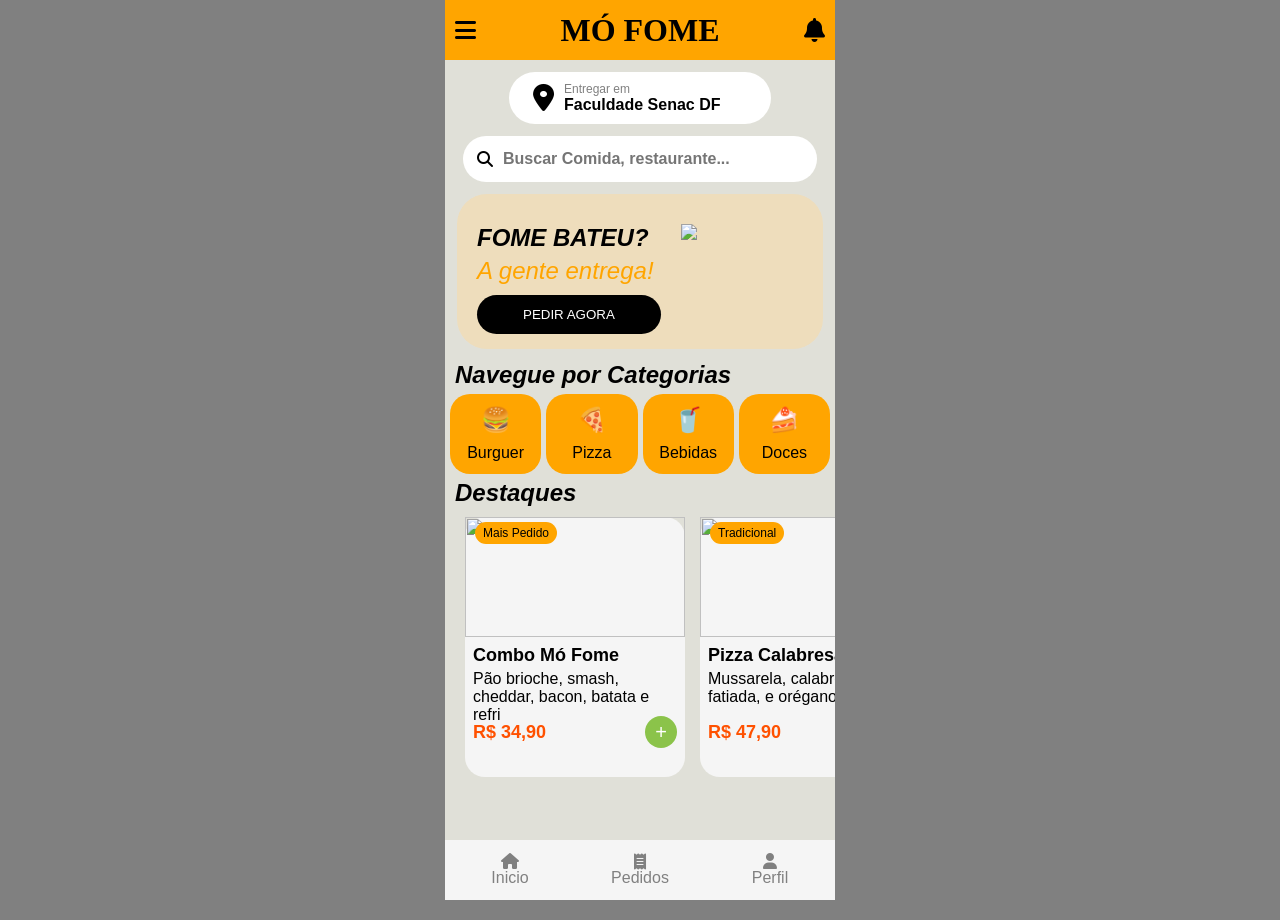
==== Iarru/sites/Mo_fome/index.html @ ea53d2df "Implementação Parcial Novo Iarrú" ====
<!DOCTYPE html>
<html lang="pt-br">

<head>
    <meta charset="UTF-8">
    <meta name="viewport" content="width=device-width, initial-scale=1.0">
    <title>Mó Fome</title>
    <link rel="stylesheet" href="style.css">
    <link rel="stylesheet" href="https://cdnjs.cloudflare.com/ajax/libs/font-awesome/6.5.2/css/all.min.css">
</head>

<body>
    <div class="mofome">
        <header class="topo">
            <i class="fa-solid fa-bars bars"></i>
            <h1>MÓ FOME</h1>
            <i class="fa-solid fa-bell bells"></i>
        </header>
        <div id="tela-inicio" style="display:block;">
            <div class="localizacao">
                <i class="fa-solid fa-location-dot"></i>
                <div class="txt-loc">
                    <span>Entregar em</span>
                    <p>Faculdade Senac DF</p>
                </div>
            </div>

            <div class="pesquisa">
                <i class="fa-solid fa-magnifying-glass"></i>
                <input type="text" placeholder="Buscar Comida, restaurante...">
            </div>
            <section class="banner">
                <div class="texto">
                    <h2>FOME BATEU?</h2>
                    <p>A gente entrega!</p>
                    <button>PEDIR AGORA</button>
                </div>
                <img src="https://cdn-icons-png.flaticon.com/512/1046/1046784.png">
            </section>
            <div class="titulo">
                <h2>Navegue por Categorias</h2>
            </div>
            <section class="categorias">
                <div class="card">
                    🍔
                    <p>Burguer</p>
                </div>
                <div class="card">
                    🍕
                    <p>Pizza</p>
                </div>
                <div class="card">
                    🥤
                    <p>Bebidas</p>
                </div>
                <div class="card">
                    🍰
                    <p>Doces</p>
                </div>
            </section>
            <div class="titulo">
                <h2>Destaques</h2>
            </div>


            <section class="destaques">
                <div class="card-comidas">
                    <div class="imagem-comidas">
                        <img src="https://images.unsplash.com/photo-1568901346375-23c9450c58cd?q=80&w=1000">
                        <span class="tag">Mais Pedido</span>
                    </div>
                    <div class="info-comida">
                        <h3>Combo Mó Fome</h3>
                        <p>Pão brioche, smash, cheddar, bacon, batata e refri</p>
                        <div class="preco-comida">
                            <strong>R$ 34,90</strong>
                            <button>+</button>
                        </div>
                    </div>
                </div>

                <div class="card-comidas">
                    <div class="imagem-comidas">
                        <img src="https://images.unsplash.com/photo-1513104890138-7c749659a591?q=80&w=1000">
                        <span class="tag">Tradicional</span>
                    </div>
                    <div class="info-comida">
                        <h3>Pizza Calabresa</h3>
                        <p>Mussarela, calabresa fatiada, e orégano</p>
                        <div class="preco-comida">
                            <strong>R$ 47,90</strong>
                            <button>+</button>
                        </div>
                    </div>
                </div>

                <div class="card-comidas">
                    <div class="imagem-comidas">
                        <img
                            src="https://thf.bing.com/th/id/OIP.rOKE61qgFHaHBUCwT8dcMQHaEJ?w=318&h=180&c=7&r=0&o=7&cb=thfc1falcon&pid=1.7&rm=3">
                        <span class="tag">Combo Ideal</span>
                    </div>
                    <div class="info-comida">
                        <h3>Milkshake de Chocolate</h3>
                        <p>Cremoso, gelado e coberto com chantilly.</p>
                        <div class="preco-comida">
                            <strong>R$ 21,90</strong>
                            <button>+</button>
                        </div>
                    </div>
                </div>

                <div class="card-comidas">
                    <div class="imagem-comidas">
                        <img
                            src="https://thf.bing.com/th/id/OIP.KjCRXneNxsllve-lz4m8cQHaEK?w=294&h=180&c=7&r=0&o=7&cb=thfc1falcon&pid=1.7&rm=3">
                        <span class="tag">Irresistível</span>
                    </div>
                    <div class="info-comida">
                        <h3>Brownie Supremo</h3>
                        <p>Chocolate intenso com calda e pedaços crocantes.</p>
                        <div class="preco-comida">
                            <strong>R$ 14,90</strong>
                            <button>+</button>
                        </div>
                    </div>
                </div>
            </section>


        </div>

        <div id="tela-pedidos" style="display: none;">
            <h2 class="titulo2">Meus Pedidos</h2>
            <div class="pedido-vazio">
                <i class="fa-solid fa-basket-shopping "></i>
                <p>Nenhum pedido feito ainda</p>
            </div>



        </div>

        <div id="tela-perfil" style="display: none;">
            <h2 class="titulo2">Meu Perfil</h2>

            <div class="perfil-box">
                <i class="fa-solid fa-user"></i>
                <h2>Aluno Senac</h2>
                <p>aluno@edu.df.senac.br</p>
            </div>
            <div>
                <p class="info-options">Meus Endereços</p>
                <p class="info-options">Formas de Pagamento</p>
                <p class="info-options">Ajuda</p>
                <p class="info-options">Sair</p>
            </div>

        </div>

    </div>






    <div class="barra-inferior">

        <div id="destaque-inicio"class="botao-menu ativo" onclick="mostrarInicio()">
            <i class="fa-solid fa-house"></i>
            <span>Inicio</span>
        </div>

        <div id="destaque-pedidos" class="botao-menu" onclick="mostrarPedidos()">
            <i class="fa-solid fa-receipt"></i>
            <span>Pedidos</span>
        </div>

        <div id="destaque-perfil" class="botao-menu" onclick="mostrarPerfil()">
            <i class="fa-solid fa-user"></i>
            <span>Perfil</span>
        </div>

    </div>
    <script src="script.js"></script>
</body>

</html>
---- Iarru/sites/Mo_fome/style.css ----
/* Reset geral porque cada navegador quer ser diferente */
* {
    margin: 0;
    padding: 0;  
    box-sizing: border-box; /* Faz o padding e a borda serem incluídos no cálculo da largura e altura.
                                Sem isso os tamanhos começam a ficar maiores do que o esperado. */
}

body{
    background-color: gray;
    display: flex; /* Centraliza o aplicativo na tela. Sem o display:flex e justify-content ele gruda na esquerda */
    justify-content: center;
    padding-bottom: 20px; /* Evita que a barra inferior grude no conteúdo caso tivesse*/
    font-family: Arial, Helvetica, sans-serif;
}
/* Principal do aplicativo */
.mofome{
    width: 100%;
    max-width: 390px; /* Limita o tamanho para parecer um aplicativo mobile mesmo no computador */
    min-height: 100vh;
    background: rgb(224, 224, 216);
}

/* Cabeçalho do app */
.topo{
    display: flex;
    height: 60px;
    justify-content: center ;
    align-items: center ;
    background-color: orange;
    position: relative; /* Posiciona os ícones do menu e sino dentro do topo */ /* Permite posicionar elementos absolutos usando esta div como referência.
                            Sem position: relative os ícones procurariam outro elemento para se posicionar. */
    
}
.topo h1{
    font-family:Cambria, Cochin, Georgia, Times, 'Times New Roman', serif;
}

/* Ícones do topo */
.bars, .bells{
    position: absolute; /* Faz os ícones ficarem presos nas laterais do cabeçalho */
    font-size: 24px;
}
.bars{
    left: 10px;
}
.bells{
    right: 10px;
}
/* Caixa da localização */
.localizacao{
    background: white;
    height: 52px;
    padding: 12px 24px; 
    margin: 12px 64px; 
    border-radius: 80px;
    
    display: flex; /* Alinha os ícone e os textos da localização na mesma linha */
    align-items: center; 

    gap: 10px;
    font-size: 28px; 
}
.txt-loc{
    display: flex; 
    flex-direction: column; /* Organiza "Entregar em" e o endereço um embaixo do outro. */
}
.txt-loc span {
    font-size:12px;
    color: gray;
}
.txt-loc p {
    font-size: 16px;
    font-weight:bold;
}
/* Barra de pesquisa */
.pesquisa{
    background: white;

    display: flex; /* Faz o ícone da lupa e o input ficarem lado a lado */
    align-items: center;

    gap: 10px;
    padding: 14px;
    margin: 12px 18px;
    border-radius: 80px;
}
/* Campo de pesquisa */
.pesquisa input{
    border: 0px;
    outline: 0px; /* Tira a borda azul que aparece do nada */
    width: 100%; /* Faz o campo de texto ocupar todo o espaço disponível */
    font-size: 16px;
    font-family: 'Segoe UI', Tahoma, Geneva, Verdana, sans-serif;
    font-weight:bold;
}
/* Banner principal */
.banner{
    background: rgb(238, 221, 188);
    margin: 12px;
    padding: 30px 20px;
    border-radius: 30px;
    display: flex; /* Mantém o texto e a imagem do banner lado a lado */
}
.texto h2{
    font-size: 24px;
    font-family:'Franklin Gothic Medium', 'Arial Narrow', Arial, sans-serif;
    font-style: italic;
}
.texto p{
    color: orange;
    font-size: 24px;
    font-family:'Franklin Gothic Medium', 'Arial Narrow', Arial, sans-serif;
    font-style: italic;
    position: relative;
    top: 5px;
}
/* Botão para incentivar gastos */
.texto button{
    background-color: black;
    color: white;
    border: 0;
    padding: 12px 46px;
    border-radius: 20px;
    width: 100%;
    position:relative;
    top: 15px;
}
.banner img {
    width: 110px;
    margin-left: 20px;
}

.banner button {
    cursor: pointer;
}

.titulo2{
    padding: 10px;
    display: flex;
    justify-content: center;
    font-family:'Trebuchet MS', 'Lucida Sans Unicode', 'Lucida Grande', 'Lucida Sans', Arial, sans-serif;
    font-style: italic;
}

.titulo {
    margin-left: 10px;
    font-family:'Trebuchet MS', 'Lucida Sans Unicode', 'Lucida Grande', 'Lucida Sans', Arial, sans-serif;
    font-style: italic;
}


/* Categorias dos alimentos */
.categorias{
    display: grid;
    grid-template-columns: repeat(4, 1fr); /* faz as 4 colunas das categorias, Vendi a alma pra conseguir */
    padding: 5px;
    gap: 5px;
}
/* Cards das categorias */
.card{
    background-color: orange;
    font-size: 24px;
    padding: 12px ;
    display: flex; /* Centraliza o emoji e o texto dentro dos cards */
    flex-direction: column;
    align-items: center;
    justify-content: center;
    border-radius: 20px;
}

.card p {
    font-size: 16px;
    margin-top: 10px;
    font-family:'Franklin Gothic Medium', 'Arial Narrow', Arial, sans-serif;
}
/* Área dos destaques */
.destaques {
    padding: 10px 20px;
    display: flex; 
    overflow-x:scroll; /* faz com que os cards sejam rolados */
    gap: 15px;
    
}
/* Card de produto */
.card-comidas{ 
    min-width: 220px; /* permite uma largura mínima para cada um dos card */
    border-radius: 20px;
    background: whitesmoke;
    
}
.imagem-comidas {
    position: relative; /* posiciona a tag sobre a imagem */
    height: 120px;
}
.imagem-comidas img {
    height:100% ;
    width: 100%;
    object-fit:cover; /* A IMAGEM PREENCHE SEM DEFORMAR */
}
/* Tag promocional */
.tag {
    position: absolute;
    top: 5px;
    left: 10px;
    background: orange;
    border-radius: 20px;
    font-size: 12px;
    padding: 4px 8px;
}
.info-comida {
    padding: 8px;
    
}

.info-comida h3 {
    font-size: 18px;
    font-family:'Segoe UI', Tahoma, Geneva, Verdana, sans-serif;
}

/* Descrição Divonica */
.info-comida p {
    padding: 4px 0;
    font-family:'Franklin Gothic Medium', 'Arial Narrow', Arial, sans-serif;
    display: flex;
    flex-direction: column;
    height: 50px; 
}

/* Área do preço */
.preco-comida{
    display: flex;
    justify-content:space-between; /* mantém o preço e botão alinhados na mesma linha */
    align-items: center;
    margin-top:auto;
}

.preco-comida strong{
    color: rgb(255, 81, 0);
    font-size: 18px;
}

/* Botão de adicionar ao carrinho (nunca darei continuidade) */
.preco-comida button {
    width: 32px;
    height: 32px;
    border: 0px;
    background-color: #8bc34a;
    color: white;
    border-radius: 50%;
    font-size: 20px;
    cursor:pointer; 
}

/* Barra de navegação */
.barra-inferior {
    background: whitesmoke;
    position: fixed;
    bottom: 0;
    width: 100%;
    height: 60px;
    display: flex;
    max-width: 390px;
}

/* Botões da barra inferior */
.botao-menu {
    flex: 1; /* Vendi a alma mas descobri que todos os itens terão a mesma proporção */
    align-items: center;
    justify-content: center;
    display: flex;
    flex-direction: column;
    cursor: pointer;
    font-size: 16px;
    font-weight:lighter ;
    color: gray;
}

.pedido-vazio{
    text-align: center;
    font-size: 60px;
    color: #666;
    margin-top: 30px;
}
/* Tela de pedidos vazia (continuará eternamente) */
.pedido-vazio{
    text-align: center;
    font-size: 60px;
    color: #666;
    margin-top: 30px;
}
.pedido-vazio p{ font-size: 16px; 
    margin-top: 10px; 
    font-family:'Franklin Gothic Medium', 'Arial Narrow', Arial, sans-serif; 
    font-style: italic; }
/* Caixa do perfil */
.perfil-box {
    background: whitesmoke;
    border-radius: 20px;
    padding: 30px;
    align-items: center;
    display: flex;
    justify-content: center;
    flex-direction: column;
    margin: 12px;
}

.perfil-box p {
    font-family:'Franklin Gothic Medium', 'Arial Narrow', Arial, sans-serif;
}

.perfil-box i {
    font-size: 35px;
    padding: 20px;
    background: rgb(221, 217, 217);
    border-radius: 50%;
    color: white;
    
}


.perfil-box h2{
    padding: 4px;
    font-size: 20px;
}

.info-options {
    background: whitesmoke;
    padding: 16px;
    border-radius: 25px;
    margin: 12px;
    font-family:'Franklin Gothic Medium', 'Arial Narrow', Arial, sans-serif;

}

/* Porque tem que usar tanto a cabeça pra um ícone ficar laranja ao mudar de aba??????*/
.destaque-menu{
    color:#ff7b00;
}
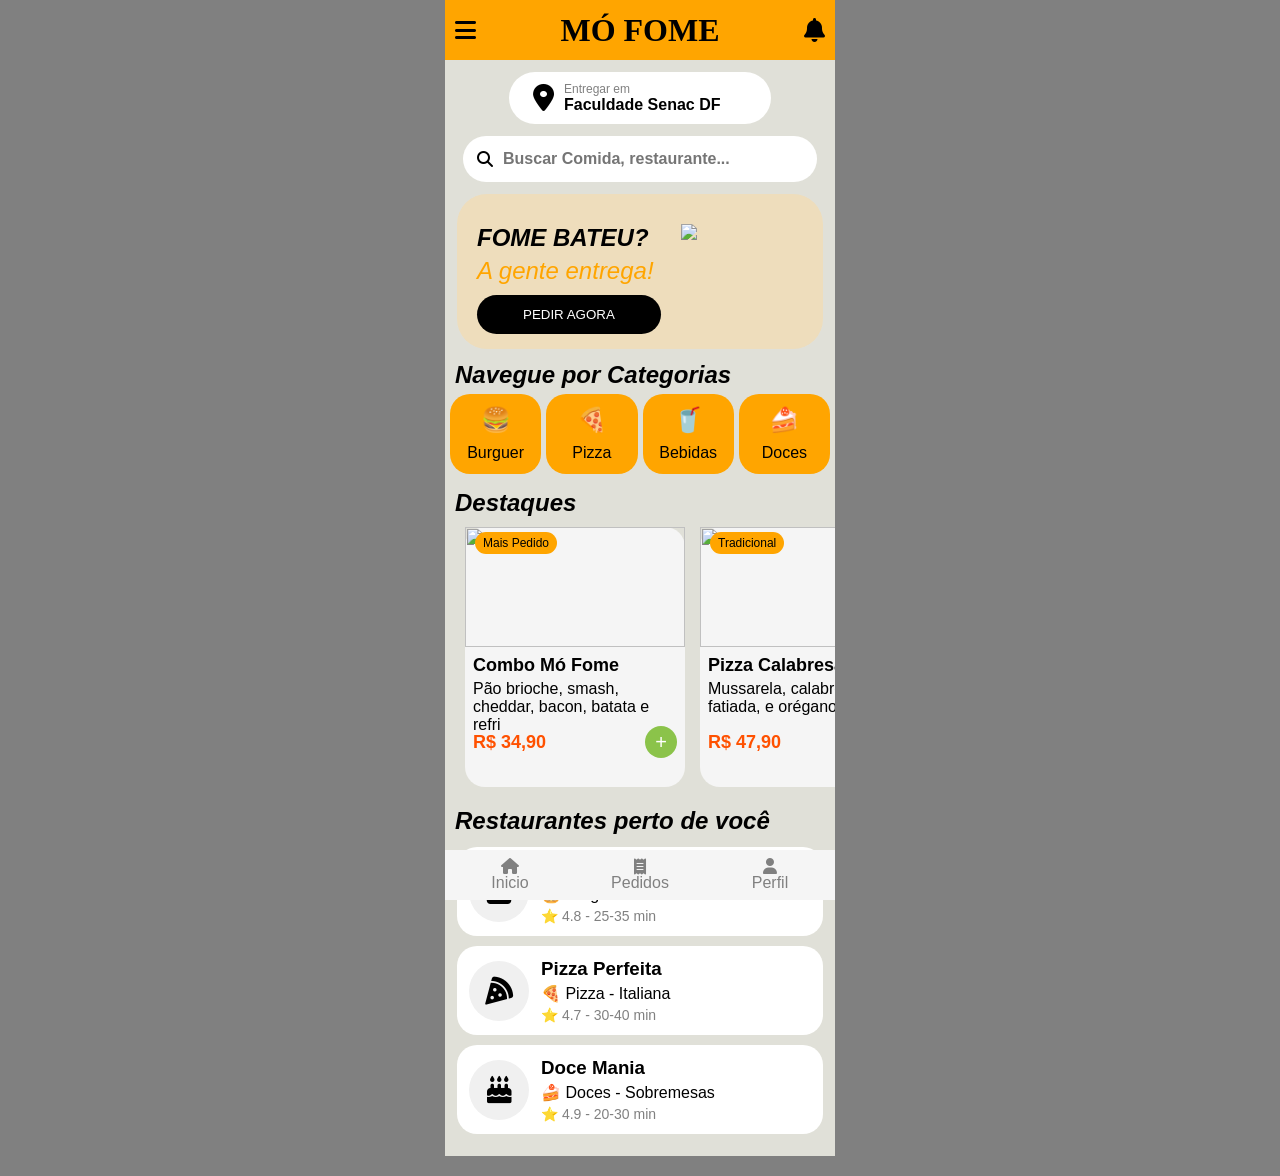
==== commit 38dbf749: "Novo Iarru finalizado" ====
--- a/Iarru/sites/Mo_fome/index.html
+++ b/Iarru/sites/Mo_fome/index.html
@@ -128,6 +128,66 @@
             </section>
 
 
+
+
+
+
+            <h2 class="titulo">Restaurantes perto de você</h2>
+
+            <section class="restaurantes">
+
+                <div class="restaurante-card">
+
+                    <div class="icone-restaurante">
+                        <i class="fa-solid fa-burger"></i>
+                    </div>
+
+                    <div class="info-restaurante">
+                        <h3>Burguer House</h3>
+
+                        <p>🍔 Burger - Lanches</p>
+
+                        <span>⭐ 4.8 - 25-35 min</span>
+                    </div>
+
+                </div>
+
+                <div class="restaurante-card">
+
+                    <div class="icone-restaurante">
+                        <i class="fa-solid fa-pizza-slice"></i>
+                    </div>
+
+                    <div class="info-restaurante">
+                        <h3>Pizza Perfeita</h3>
+
+                        <p>🍕 Pizza - Italiana</p>
+
+                        <span>⭐ 4.7 - 30-40 min</span>
+                    </div>
+
+                </div>
+
+                <div class="restaurante-card">
+
+                    <div class="icone-restaurante">
+                        <i class="fa-solid fa-cake-candles"></i>
+                    </div>
+
+                    <div class="info-restaurante">
+                        <h3>Doce Mania</h3>
+
+                        <p>🍰 Doces - Sobremesas</p>
+
+                        <span>⭐ 4.9 - 20-30 min</span>
+                    </div>
+
+                </div>
+
+            </section>
+
+
+
         </div>
 
         <div id="tela-pedidos" style="display: none;">
@@ -167,7 +227,7 @@
 
     <div class="barra-inferior">
 
-        <div id="destaque-inicio"class="botao-menu ativo" onclick="mostrarInicio()">
+        <div id="destaque-inicio" class="botao-menu ativo" onclick="mostrarInicio()">
             <i class="fa-solid fa-house"></i>
             <span>Inicio</span>
         </div>
--- a/Iarru/sites/Mo_fome/style.css
+++ b/Iarru/sites/Mo_fome/style.css
@@ -1,83 +1,102 @@
 /* Reset geral porque cada navegador quer ser diferente */
 * {
     margin: 0;
-    padding: 0;  
-    box-sizing: border-box; /* Faz o padding e a borda serem incluídos no cálculo da largura e altura.
-                                Sem isso os tamanhos começam a ficar maiores do que o esperado. */
-}
-
-body{
+    padding: 0;
+    box-sizing: border-box;
+}
+
+body {
+    
     background-color: gray;
-    display: flex; /* Centraliza o aplicativo na tela. Sem o display:flex e justify-content ele gruda na esquerda */
-    justify-content: center;
-    padding-bottom: 20px; /* Evita que a barra inferior grude no conteúdo caso tivesse*/
+    display: flex;
+    /* Centraliza o aplicativo na tela. Sem o display:flex e justify-content ele gruda na esquerda */
+    justify-content: center;
+    padding-bottom: 20px;
+    /* Evita que a barra inferior grude no conteúdo caso tivesse*/
     font-family: Arial, Helvetica, sans-serif;
 }
+
 /* Principal do aplicativo */
-.mofome{
+.mofome {
+
     width: 100%;
-    max-width: 390px; /* Limita o tamanho para parecer um aplicativo mobile mesmo no computador */
+    max-width: 390px;
+    /* Limita o tamanho para parecer um aplicativo mobile mesmo no computador */
     min-height: 100vh;
     background: rgb(224, 224, 216);
 }
 
 /* Cabeçalho do app */
-.topo{
+.topo {
     display: flex;
     height: 60px;
-    justify-content: center ;
-    align-items: center ;
+    justify-content: center;
+    align-items: center;
     background-color: orange;
-    position: relative; /* Posiciona os ícones do menu e sino dentro do topo */ /* Permite posicionar elementos absolutos usando esta div como referência.
-                            Sem position: relative os ícones procurariam outro elemento para se posicionar. */
-    
-}
-.topo h1{
-    font-family:Cambria, Cochin, Georgia, Times, 'Times New Roman', serif;
+    position: relative;
+    /* Posiciona os ícones do menu e sino dentro do topo */
+    /* Permite posicionar elementos absolutos usando esta div como referência.
+    Sem position: relative os ícones procurariam outro elemento para se posicionar. */
+
+}
+
+.topo h1 {
+    font-family: Cambria, Cochin, Georgia, Times, 'Times New Roman', serif;
 }
 
 /* Ícones do topo */
-.bars, .bells{
-    position: absolute; /* Faz os ícones ficarem presos nas laterais do cabeçalho */
+.bars,.bells {
+    position: absolute;
+    /* Faz os ícones ficarem presos nas laterais do cabeçalho */
     font-size: 24px;
 }
-.bars{
+
+.bars {
     left: 10px;
 }
-.bells{
+
+.bells {
     right: 10px;
 }
+
 /* Caixa da localização */
-.localizacao{
+.localizacao {
     background: white;
     height: 52px;
-    padding: 12px 24px; 
-    margin: 12px 64px; 
+    padding: 12px 24px;
+    margin: 12px 64px;
     border-radius: 80px;
-    
-    display: flex; /* Alinha os ícone e os textos da localização na mesma linha */
-    align-items: center; 
+
+    display: flex;
+    /* Alinha os ícone e os textos da localização na mesma linha */
+    align-items: center;
 
     gap: 10px;
-    font-size: 28px; 
-}
-.txt-loc{
-    display: flex; 
-    flex-direction: column; /* Organiza "Entregar em" e o endereço um embaixo do outro. */
-}
+    font-size: 28px;
+}
+
+.txt-loc {
+    display: flex;
+    flex-direction: column;
+    /* Organiza "Entregar em" e o endereço um embaixo do outro. */
+}
+
 .txt-loc span {
-    font-size:12px;
+    font-size: 12px;
     color: gray;
 }
+
 .txt-loc p {
     font-size: 16px;
-    font-weight:bold;
-}
+    font-weight: bold;
+}
+
 /* Barra de pesquisa */
-.pesquisa{
+.pesquisa {
     background: white;
 
-    display: flex; /* Faz o ícone da lupa e o input ficarem lado a lado */
+    display: flex;
+    /* Faz o ícone da lupa e o input ficarem lado a lado */
     align-items: center;
 
     gap: 10px;
@@ -85,47 +104,56 @@
     margin: 12px 18px;
     border-radius: 80px;
 }
+
 /* Campo de pesquisa */
-.pesquisa input{
+.pesquisa input {
     border: 0px;
-    outline: 0px; /* Tira a borda azul que aparece do nada */
-    width: 100%; /* Faz o campo de texto ocupar todo o espaço disponível */
+    outline: 0px;
+    /* Tira a borda azul que aparece do nada */
+    width: 100%;
+    /* Faz o campo de texto ocupar todo o espaço disponível */
     font-size: 16px;
     font-family: 'Segoe UI', Tahoma, Geneva, Verdana, sans-serif;
-    font-weight:bold;
-}
+    font-weight: bold;
+}
+
 /* Banner principal */
-.banner{
+.banner {
     background: rgb(238, 221, 188);
     margin: 12px;
     padding: 30px 20px;
     border-radius: 30px;
-    display: flex; /* Mantém o texto e a imagem do banner lado a lado */
-}
-.texto h2{
+    display: flex;
+    /* Mantém o texto e a imagem do banner lado a lado */
+}
+
+.texto h2 {
     font-size: 24px;
-    font-family:'Franklin Gothic Medium', 'Arial Narrow', Arial, sans-serif;
+    font-family: 'Franklin Gothic Medium', 'Arial Narrow', Arial, sans-serif;
     font-style: italic;
 }
-.texto p{
+
+.texto p {
     color: orange;
     font-size: 24px;
-    font-family:'Franklin Gothic Medium', 'Arial Narrow', Arial, sans-serif;
+    font-family: 'Franklin Gothic Medium', 'Arial Narrow', Arial, sans-serif;
     font-style: italic;
     position: relative;
     top: 5px;
 }
+
 /* Botão para incentivar gastos */
-.texto button{
+.texto button {
     background-color: black;
     color: white;
     border: 0;
     padding: 12px 46px;
     border-radius: 20px;
     width: 100%;
-    position:relative;
+    position: relative;
     top: 15px;
 }
+
 .banner img {
     width: 110px;
     margin-left: 20px;
@@ -135,34 +163,38 @@
     cursor: pointer;
 }
 
-.titulo2{
+.titulo2 {
     padding: 10px;
     display: flex;
     justify-content: center;
-    font-family:'Trebuchet MS', 'Lucida Sans Unicode', 'Lucida Grande', 'Lucida Sans', Arial, sans-serif;
+    font-family: 'Trebuchet MS', 'Lucida Sans Unicode', 'Lucida Grande', 'Lucida Sans', Arial, sans-serif;
     font-style: italic;
 }
 
 .titulo {
+    margin-top: 10px;
     margin-left: 10px;
-    font-family:'Trebuchet MS', 'Lucida Sans Unicode', 'Lucida Grande', 'Lucida Sans', Arial, sans-serif;
+    font-family: 'Trebuchet MS', 'Lucida Sans Unicode', 'Lucida Grande', 'Lucida Sans', Arial, sans-serif;
     font-style: italic;
 }
 
 
 /* Categorias dos alimentos */
-.categorias{
+.categorias {
     display: grid;
-    grid-template-columns: repeat(4, 1fr); /* faz as 4 colunas das categorias, Vendi a alma pra conseguir */
+    grid-template-columns: repeat(4, 1fr);
+    /* faz as 4 colunas das categorias, Vendi a alma pra conseguir */
     padding: 5px;
     gap: 5px;
 }
+
 /* Cards das categorias */
-.card{
+.card {
     background-color: orange;
     font-size: 24px;
-    padding: 12px ;
-    display: flex; /* Centraliza o emoji e o texto dentro dos cards */
+    padding: 12px;
+    display: flex;
+    /* Centraliza o emoji e o texto dentro dos cards */
     flex-direction: column;
     align-items: center;
     justify-content: center;
@@ -172,32 +204,41 @@
 .card p {
     font-size: 16px;
     margin-top: 10px;
-    font-family:'Franklin Gothic Medium', 'Arial Narrow', Arial, sans-serif;
-}
+    font-family: 'Franklin Gothic Medium', 'Arial Narrow', Arial, sans-serif;
+}
+
 /* Área dos destaques */
 .destaques {
     padding: 10px 20px;
-    display: flex; 
-    overflow-x:scroll; /* faz com que os cards sejam rolados */
+    display: flex;
+    overflow: scroll;
+    /* faz com que os cards sejam rolados */
     gap: 15px;
-    
-}
+
+}
+
 /* Card de produto */
-.card-comidas{ 
-    min-width: 220px; /* permite uma largura mínima para cada um dos card */
+.card-comidas {
+    min-width: 220px;
+    /* permite uma largura mínima para cada um dos card */
     border-radius: 20px;
     background: whitesmoke;
-    
-}
+
+}
+
 .imagem-comidas {
-    position: relative; /* posiciona a tag sobre a imagem */
+    position: relative;
+    /* posiciona a tag sobre a imagem */
     height: 120px;
 }
+
 .imagem-comidas img {
-    height:100% ;
+    height: 100%;
     width: 100%;
-    object-fit:cover; /* A IMAGEM PREENCHE SEM DEFORMAR */
-}
+    object-fit: cover;
+    /* A IMAGEM PREENCHE SEM DEFORMAR */
+}
+
 /* Tag promocional */
 .tag {
     position: absolute;
@@ -208,34 +249,44 @@
     font-size: 12px;
     padding: 4px 8px;
 }
+
 .info-comida {
     padding: 8px;
-    
+
+}
+
+h3 {
+    font-family: 'Segoe UI', Tahoma, Geneva, Verdana, sans-serif;
+}
+
+p {
+    font-family: 'Franklin Gothic Medium', 'Arial Narrow', Arial, sans-serif;
 }
 
 .info-comida h3 {
     font-size: 18px;
-    font-family:'Segoe UI', Tahoma, Geneva, Verdana, sans-serif;
+    font-family: 'Segoe UI', Tahoma, Geneva, Verdana, sans-serif;
 }
 
 /* Descrição Divonica */
 .info-comida p {
     padding: 4px 0;
-    font-family:'Franklin Gothic Medium', 'Arial Narrow', Arial, sans-serif;
-    display: flex;
-    flex-direction: column;
-    height: 50px; 
+    font-family: 'Franklin Gothic Medium', 'Arial Narrow', Arial, sans-serif;
+    display: flex;
+    flex-direction: column;
+    height: 50px;
 }
 
 /* Área do preço */
-.preco-comida{
-    display: flex;
-    justify-content:space-between; /* mantém o preço e botão alinhados na mesma linha */
-    align-items: center;
-    margin-top:auto;
-}
-
-.preco-comida strong{
+.preco-comida {
+    display: flex;
+    justify-content: space-between;
+    /* mantém o preço e botão alinhados na mesma linha */
+    align-items: center;
+    margin-top: auto;
+}
+
+.preco-comida strong {
     color: rgb(255, 81, 0);
     font-size: 18px;
 }
@@ -249,8 +300,65 @@
     color: white;
     border-radius: 50%;
     font-size: 20px;
-    cursor:pointer; 
-}
+    cursor: pointer;
+}
+
+
+
+
+
+
+.restaurantes {
+    padding: 12px;
+}
+
+.restaurante-card {
+    background: white;
+    border-radius: 20px;
+    padding: 12px;
+    margin-bottom: 10px;
+
+    display: flex;
+    align-items: center;
+    gap: 12px;
+}
+
+.icone-restaurante {
+    width: 60px;
+    height: 60px;
+    background: #f0f0f0;
+    border-radius: 50%;
+    display: flex;
+    justify-content: center;
+    align-items: center;
+
+    font-size: 28px;
+}
+
+.info-restaurante {
+    display: flex;
+    flex-direction: column;
+    gap: 4px;
+}
+
+.info-restaurante span {
+    color: gray;
+    font-size: 14px;
+}
+
+
+
+
+
+
+
+
+
+
+
+
+
+
 
 /* Barra de navegação */
 .barra-inferior {
@@ -258,41 +366,47 @@
     position: fixed;
     bottom: 0;
     width: 100%;
-    height: 60px;
+    height: 50px;
     display: flex;
     max-width: 390px;
 }
 
 /* Botões da barra inferior */
 .botao-menu {
-    flex: 1; /* Vendi a alma mas descobri que todos os itens terão a mesma proporção */
+    flex: 1;
+    /* Vendi a alma mas descobri que todos os itens terão a mesma proporção */
     align-items: center;
     justify-content: center;
     display: flex;
     flex-direction: column;
     cursor: pointer;
     font-size: 16px;
-    font-weight:lighter ;
+    font-weight: lighter;
     color: gray;
 }
 
-.pedido-vazio{
+.pedido-vazio {
     text-align: center;
     font-size: 60px;
     color: #666;
     margin-top: 30px;
 }
+
 /* Tela de pedidos vazia (continuará eternamente) */
-.pedido-vazio{
+.pedido-vazio {
     text-align: center;
     font-size: 60px;
     color: #666;
     margin-top: 30px;
 }
-.pedido-vazio p{ font-size: 16px; 
-    margin-top: 10px; 
-    font-family:'Franklin Gothic Medium', 'Arial Narrow', Arial, sans-serif; 
-    font-style: italic; }
+
+.pedido-vazio p {
+    font-size: 16px;
+    margin-top: 10px;
+    font-family: 'Franklin Gothic Medium', 'Arial Narrow', Arial, sans-serif;
+    font-style: italic;
+}
+
 /* Caixa do perfil */
 .perfil-box {
     background: whitesmoke;
@@ -306,7 +420,7 @@
 }
 
 .perfil-box p {
-    font-family:'Franklin Gothic Medium', 'Arial Narrow', Arial, sans-serif;
+    font-family: 'Franklin Gothic Medium', 'Arial Narrow', Arial, sans-serif;
 }
 
 .perfil-box i {
@@ -315,11 +429,11 @@
     background: rgb(221, 217, 217);
     border-radius: 50%;
     color: white;
-    
-}
-
-
-.perfil-box h2{
+
+}
+
+
+.perfil-box h2 {
     padding: 4px;
     font-size: 20px;
 }
@@ -329,11 +443,11 @@
     padding: 16px;
     border-radius: 25px;
     margin: 12px;
-    font-family:'Franklin Gothic Medium', 'Arial Narrow', Arial, sans-serif;
-
-}
-
-/* Porque tem que usar tanto a cabeça pra um ícone ficar laranja ao mudar de aba??????*/
-.destaque-menu{
-    color:#ff7b00;
+    font-family: 'Franklin Gothic Medium', 'Arial Narrow', Arial, sans-serif;
+
+}
+
+
+.destaque-menu {
+    color: #ff7b00;
 }
